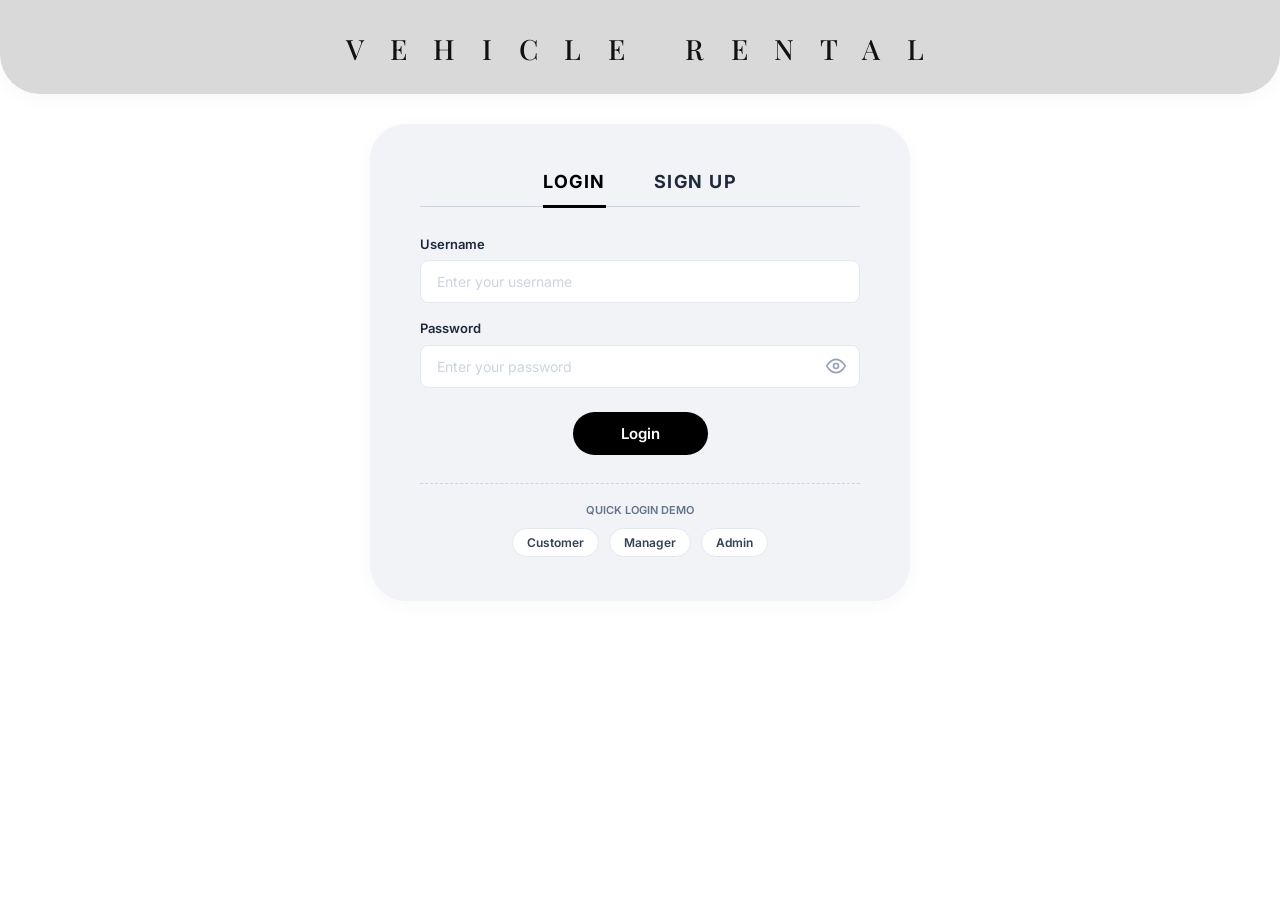
==== Source Code/frontend/index.html @ dbf9ef7d "update document" ====
<!DOCTYPE html>
<html lang="vi">
<head>
  <meta charset="UTF-8">
  <meta name="viewport" content="width=device-width, initial-scale=1.0">
  <title>Vehicle Rental - Login & Sign Up</title>
  <link rel="stylesheet" href="css/common.css">
  <link rel="stylesheet" href="css/auth.css">
</head>
<body>

  <header class="topBrandHeader">
    <h1 class="brandTitleText">V E H I C L E &nbsp; R E N T A L</h1>
  </header>


  <div class="mainContentWrapper">
    <div class="authContainerCard">

      <div class="authTabsNav">
        <div class="authTabItem active" id="tabLoginBtn" onclick="switchAuthTab('login')">LOGIN</div>
        <div class="authTabItem" id="tabRegisterBtn" onclick="switchAuthTab('register')">SIGN UP</div>
      </div>

      <div id="authAlert" class="alertBox alertDanger" style="display: none;"></div>

      <form id="loginForm" onsubmit="handleLogin(event)">
        <div class="formGroup">
          <label class="formLabel">Username</label>
          <div class="inputWrapper">
            <input type="text" id="loginUsername" class="formControl" placeholder="Enter your username" required autocomplete="username">
          </div>
        </div>

        <div class="formGroup">
          <label class="formLabel">Password</label>
          <div class="inputWrapper">
            <input type="password" id="loginPassword" class="formControl" placeholder="Enter your password" required autocomplete="current-password">
            <span class="passwordToggleIcon" onclick="togglePasswordVisibility('loginPassword', this)" title="Hiển thị/Ẩn mật khẩu">
              <svg width="20" height="20" viewBox="0 0 24 24" fill="none" stroke="currentColor" stroke-width="2" stroke-linecap="round" stroke-linejoin="round">
                <path d="M1 12s4-8 11-8 11 8 11 8-4 8-11 8-11-8-11-8z"></path>
                <circle cx="12" cy="12" r="3"></circle>
              </svg>
            </span>
          </div>
        </div>

        <button type="submit" class="authSubmitBtn">Login</button>
      </form>


      <form id="registerForm" onsubmit="handleRegister(event)" style="display: none;">
        <div class="formGroup">
          <label class="formLabel">Username</label>
          <div class="inputWrapper">
            <input type="text" id="regUsername" class="formControl" placeholder="Choose a username" required autocomplete="username">
          </div>
        </div>

        <div class="formGroup">
          <label class="formLabel">Password</label>
          <div class="inputWrapper">
            <input type="password" id="regPassword" class="formControl" placeholder="Create a password" required autocomplete="new-password">
            <span class="passwordToggleIcon" onclick="togglePasswordVisibility('regPassword', this)">
              <svg width="20" height="20" viewBox="0 0 24 24" fill="none" stroke="currentColor" stroke-width="2" stroke-linecap="round" stroke-linejoin="round">
                <path d="M1 12s4-8 11-8 11 8 11 8-4 8-11 8-11-8-11-8z"></path>
                <circle cx="12" cy="12" r="3"></circle>
              </svg>
            </span>
          </div>
        </div>

        <button type="submit" class="authSubmitBtn">Sign Up</button>
      </form>

      <div class="quickLoginDemo">
        <div class="quickLoginTitle">Quick Login Demo</div>
        <div class="quickLoginBtns">
          <button type="button" class="quickPillBtn" onclick="quickFill('customer1', 'customer123')">Customer</button>
          <button type="button" class="quickPillBtn" onclick="quickFill('manager1', 'manager123')">Manager</button>
          <button type="button" class="quickPillBtn" onclick="quickFill('admin', 'admin123')">Admin</button>
        </div>
      </div>
    </div>
  </div>

  <script src="js/api.js"></script>
  <script src="js/auth.js"></script>
  <script>
    function togglePasswordVisibility(inputId, iconEl) {
      const input = document.getElementById(inputId);
      if (input.type === 'password') {
        input.type = 'text';
        iconEl.innerHTML = `<svg width="20" height="20" viewBox="0 0 24 24" fill="none" stroke="currentColor" stroke-width="2" stroke-linecap="round" stroke-linejoin="round">
          <path d="M17.94 17.94A10.07 10.07 0 0 1 12 20c-7 0-11-8-11-8a18.45 18.45 0 0 1 5.06-5.94M9.9 4.24A9.12 9.12 0 0 1 12 4c7 0 11 8 11 8a18.5 18.5 0 0 1-2.16 3.19m-6.72-1.07a3 3 0 1 1-4.24-4.24"></path>
          <line x1="1" y1="1" x2="23" y2="23"></line>
        </svg>`;
      } else {
        input.type = 'password';
        iconEl.innerHTML = `<svg width="20" height="20" viewBox="0 0 24 24" fill="none" stroke="currentColor" stroke-width="2" stroke-linecap="round" stroke-linejoin="round">
          <path d="M1 12s4-8 11-8 11 8 11 8-4 8-11 8-11-8-11-8z"></path>
          <circle cx="12" cy="12" r="3"></circle>
        </svg>`;
      }
    }
  </script>
</body>
</html>
---- Source Code/frontend/css/common.css ----
@import url('https://fonts.googleapis.com/css2?family=Inter:wght@400;500;600;700&family=Playfair+Display:wght@500;600;700&display=swap');

:root {
  --primary: #2563eb;
  --primaryHover: #1d4ed8;
  --primaryLight: #eff6ff;
  --success: #10b981;
  --successHover: #059669;
  --warning: #f59e0b;
  --danger: #ef4444;
  --dangerHover: #dc2626;
  --purple: #8b5cf6;
  --dark: #0f172a;
  --grayDark: #334155;
  --gray: #64748b;
  --grayLight: #f1f5f9;
  --border: #e2e8f0;
  --white: #ffffff;
  --bgLight: #ffffff;
  --panelBg: #f1f3f7;
  --radius: 12px;
  --transition: all 0.2s ease;
}

* {
  box-sizing: border-box;
  margin: 0;
  padding: 0;
  font-family: 'Inter', -apple-system, BlinkMacSystemFont, "Segoe UI", Roboto, sans-serif;
}

body {
  background-color: var(--bgLight);
  color: var(--dark);
  line-height: 1.5;
  min-height: 100vh;
}

.topBrandHeader {
  background: #D9D9D9;
  border-bottom-left-radius: 40px;
  border-bottom-right-radius: 40px;
  padding: 28px 24px 24px 24px;
  text-align: center;
  box-shadow: 0 4px 20px rgba(0, 0, 0, 0.03);
  width: 100%;
  position: relative;
}

.brandTitleText {
  font-family: 'Playfair Display', 'Times New Roman', Georgia, serif;
  font-size: 28px;
  font-weight: 500;
  letter-spacing: 0.35em;
  color: #111111;
  margin: 0;
  text-transform: uppercase;
}

.topToolbarRow {
  max-width: 100%;
  margin: 0;
  padding: 12px 24px;
  display: flex;
  justify-content: flex-end;
  align-items: center;
}

.topUserPill {
  background: var(--white);
  border-radius: 9999px;
  padding: 6px 14px;
  display: inline-flex;
  align-items: center;
  gap: 12px;
  box-shadow: 0 1px 4px rgba(0,0,0,0.05);
  border: 1px solid var(--border);
}

.userAvatarCircle {
  width: 32px;
  height: 32px;
  border-radius: 50%;
  background: #a855f7;
  color: var(--white);
  display: flex;
  align-items: center;
  justify-content: center;
  font-size: 14px;
  font-weight: 600;
  cursor: default;
}

.userDisplayName {
  font-size: 13px;
  font-weight: 600;
  color: var(--dark);
}

.userRoleBadge {
  font-size: 11px;
  padding: 2px 8px;
  border-radius: 9999px;
  background: #e0e7ff;
  color: #4338ca;
  font-weight: 600;
}

.iconBtn {
  background: transparent;
  border: none;
  cursor: pointer;
  display: inline-flex;
  align-items: center;
  justify-content: center;
  color: var(--gray);
  font-size: 18px;
  padding: 4px;
  border-radius: 50%;
  transition: var(--transition);
  position: relative;
}

.iconBtn:hover {
  color: var(--dark);
}

.notifBadgeCount {
  position: absolute;
  top: -2px;
  right: -2px;
  background: var(--danger);
  color: var(--white);
  font-size: 10px;
  font-weight: 700;
  width: 16px;
  height: 16px;
  border-radius: 50%;
  display: flex;
  align-items: center;
  justify-content: center;
}

.mainContentWrapper {
  max-width: 100%;
  margin: 0 ;
  padding: 0;
}

.mainContentCard {
  background: #D9D9D9;
  border-radius: 36px 36px 0 0;
  padding: 32px 36px 60px 36px;
  min-height: calc(100vh - 140px);
  box-shadow: 0 4px 20px rgba(0, 0, 0, 0.02);
}

.navTabsRow {
  display: flex;
  gap: 28px;
  border-bottom: 1px solid var(--border);
  padding-bottom: 0;
  margin-bottom: 22px;
  overflow-x: auto;
}

.navTabItem {
  font-size: 14px;
  font-weight: 500;
  color: var(--gray);
  padding-bottom: 12px;
  cursor: pointer;
  display: inline-flex;
  align-items: center;
  gap: 8px;
  border-bottom: 2px solid transparent;
  margin-bottom: -1px;
  white-space: nowrap;
  transition: var(--transition);
}

.navTabItem.active {
  color: var(--primary);
  font-weight: 600;
  border-bottom-color: var(--primary);
}

.navTabItem:hover {
  color: var(--dark);
}

.contentTableCard {
  background: var(--white);
  border-radius: 16px;
  padding: 24px;
  box-shadow: 0 1px 4px rgba(0,0,0,0.04);
  border: 1px solid #f1f5f9;
}

.cardHeaderRow {
  display: flex;
  justify-content: space-between;
  align-items: center;
  margin-bottom: 20px;
}

.cardHeaderTitle {
  font-size: 16px;
  font-weight: 700;
  color: var(--dark);
}

.realtimeBadge {
  background: #dcfce7;
  color: #15803d;
  border-radius: 9999px;
  padding: 4px 12px;
  font-size: 11px;
  font-weight: 600;
}

.tableResponsive {
  overflow-x: auto;
}

.appTable {
  width: 100%;
  border-collapse: collapse;
  text-align: left;
}

.appTable th {
  font-size: 11px;
  font-weight: 600;
  color: var(--gray);
  text-transform: uppercase;
  letter-spacing: 0.5px;
  padding: 12px 14px;
  border-bottom: 1px solid var(--border);
  white-space: nowrap;
}

.appTable td {
  font-size: 13px;
  padding: 14px;
  border-bottom: 1px solid #f1f5f9;
  color: var(--grayDark);
  vertical-align: middle;
}

.appTable tr:hover td {
  background: #fbfcfe;
}

.licensePlatePill {
  background: #f8fafc;
  border: 1px solid var(--border);
  border-radius: 6px;
  padding: 2px 8px;
  font-size: 11px;
  color: var(--gray);
  font-family: monospace;
  display: inline-block;
  width: fit-content;
}

.formGroup {
  margin-bottom: 16px;
}

.formLabel {
  display: block;
  font-size: 13px;
  font-weight: 600;
  color: #1e293b;
  margin-bottom: 6px;
}

.formControl {
  width: 100%;
  padding: 12px 16px;
  background: var(--white);
  border: 1px solid var(--border);
  border-radius: 8px;
  font-size: 14px;
  color: var(--dark);
  transition: var(--transition);
  outline: none;
}

.formControl:focus {
  border-color: #94a3b8;
  box-shadow: 0 0 0 2px rgba(148, 163, 184, 0.2);
}

.formControl::placeholder {
  color: #cbd5e1;
}

.btn {
  display: inline-flex;
  align-items: center;
  justify-content: center;
  gap: 0.5rem;
  padding: 0.5rem 1rem;
  border-radius: 8px;
  font-weight: 600;
  font-size: 0.85rem;
  cursor: pointer;
  border: none;
  transition: var(--transition);
  text-decoration: none;
}

.btnPrimary {
  background: var(--primary);
  color: var(--white);
}

.btnPrimary:hover {
  background: var(--primaryHover);
}

.btnSuccess {
  background: var(--success);
  color: var(--white);
}

.btnSuccess:hover {
  background: var(--successHover);
}

.btnDanger {
  background: var(--danger);
  color: var(--white);
}

.btnDanger:hover {
  background: var(--dangerHover);
}

.btnSecondary {
  background: var(--grayLight);
  color: var(--grayDark);
  border: 1px solid var(--border);
}

.btnSecondary:hover {
  background: #e2e8f0;
}

.btnOutline {
  background: transparent;
  color: var(--primary);
  border: 1px solid var(--primary);
}

.btnOutline:hover {
  background: var(--primaryLight);
}

.btnSm {
  padding: 0.35rem 0.75rem;
  font-size: 0.8rem;
}

.btnApprove {
  background: var(--success);
  color: var(--white);
  border-radius: 8px;
  padding: 8px 18px;
  font-size: 12px;
  font-weight: 600;
  border: none;
  cursor: pointer;
  transition: var(--transition);
}

.btnApprove:hover {
  background: var(--successHover);
}

.btnReject {
  background: var(--danger);
  color: var(--white);
  border-radius: 8px;
  padding: 8px 18px;
  font-size: 12px;
  font-weight: 600;
  border: none;
  cursor: pointer;
  transition: var(--transition);
}

.btnReject:hover {
  background: var(--dangerHover);
}

.statusBadge {
  padding: 3px 10px;
  border-radius: 9999px;
  font-size: 11px;
  font-weight: 600;
  display: inline-block;
  white-space: nowrap;
}

.statusApproved {
  background: #dcfce7;
  color: #15803d;
}

.statusPending {
  background: #fef3c7;
  color: #b45309;
}

.statusRejected {
  background: #fee2e2;
  color: #b91c1c;
}

.statusCompleted {
  background: #e0e7ff;
  color: #4338ca;
}

.vehicleTypeTag {
  border-radius: 6px;
  padding: 3px 8px;
  font-size: 11px;
  font-weight: 700;
  display: inline-flex;
  align-items: center;
  gap: 4px;
  text-transform: uppercase;
}

.tagCar {
  background: #e0e7ff;
  color: #4338ca;
}

.tagMoto {
  background: #ffedd5;
  color: #c2410c;
}

.alertBox {
  padding: 12px 16px;
  border-radius: 8px;
  font-size: 13px;
  margin-bottom: 16px;
  display: flex;
  align-items: center;
  gap: 8px;
}

.alertDanger {
  background: #fef2f2;
  color: #991b1b;
  border: 1px solid #fecaca;
}

.alertSuccess {
  background: #f0fdf4;
  color: #166534;
  border: 1px solid #bbf7d0;
}

.modalOverlay {
  position: fixed;
  inset: 0;
  background: rgba(15, 23, 42, 0.45);
  backdrop-filter: blur(3px);
  display: none;
  align-items: center;
  justify-content: center;
  z-index: 1000;
  padding: 1rem;
  overflow-y: auto;
}

.modalOverlay.active {
  display: flex;
}

.modalBox {
  background: var(--white);
  border-radius: 20px;
  width: 100%;
  max-width: 520px;
  box-shadow: 0 25px 50px -12px rgba(0, 0, 0, 0.25);
  display: flex;
  flex-direction: column;
  max-height: 90vh;
  margin: auto;
  overflow: hidden;
  animation: modalSlideIn 0.25s ease-out;
}

@keyframes modalSlideIn {
  from {
    transform: translateY(20px);
    opacity: 0;
  }
  to {
    transform: translateY(0);
    opacity: 1;
  }
}

.modalHeader {
  padding: 18px 24px;
  border-bottom: 1px solid var(--border);
  display: flex;
  justify-content: space-between;
  align-items: center;
  flex-shrink: 0;
}

.modalTitle {
  font-size: 17px;
  font-weight: 700;
  color: var(--dark);
}

.modalCloseBtn {
  background: #f1f5f9;
  border: none;
  font-size: 13px;
  font-weight: 600;
  cursor: pointer;
  color: var(--gray);
  padding: 6px 12px;
  border-radius: 6px;
  transition: var(--transition);
}

.modalCloseBtn:hover {
  background: #e2e8f0;
  color: var(--dark);
}

.modalBody {
  padding: 24px;
  overflow-y: auto;
  flex: 1 1 auto;
}

.modalFooter {
  padding: 16px 24px;
  border-top: 1px solid var(--border);
  display: flex;
  justify-content: flex-end;
  gap: 12px;
  background: #f8fafc;
  flex-shrink: 0;
}
@media (max-width: 640px) {
  .topBrandHeader {
    padding: 20px 16px;
  }
  .brandTitleText {
    font-size: 20px;
    letter-spacing: 0.2em;
  }
  .mainContentCard {
    padding: 20px 16px;
  }
}
---- Source Code/frontend/css/auth.css ----
.authContainerCard {
  background: var(--panelBg);
  border-radius: 36px;
  padding: 44px 50px;
  width: 100%;
  max-width: 540px;
  margin: 30px auto;
  box-shadow: 0 4px 20px rgba(0, 0, 0, 0.03);
}

.authTabsNav {
  display: flex;
  justify-content: center;
  border-bottom: 1.5px solid #cbd5e1;
  margin-bottom: 28px;
  gap: 48px;
}

.authTabItem {
  font-size: 18px;
  font-weight: 700;
  letter-spacing: 1.5px;
  color: #1e293b;
  padding-bottom: 10px;
  cursor: pointer;
  position: relative;
  border-bottom: 3.5px solid transparent;
  margin-bottom: -2.5px;
  transition: var(--transition);
  text-transform: uppercase;
}

.authTabItem.active {
  color: #000000;
  border-bottom-color: #000000;
}

.inputWrapper {
  position: relative;
  display: flex;
  align-items: center;
}

.passwordToggleIcon {
  position: absolute;
  right: 14px;
  cursor: pointer;
  color: #94a3b8;
  display: flex;
  align-items: center;
  justify-content: center;
  user-select: none;
  font-size: 16px;
}

.passwordToggleIcon:hover {
  color: #475569;
}

.authSubmitBtn {
  background: #000000;
  color: var(--white);
  border-radius: 9999px;
  padding: 12px 48px;
  font-size: 15px;
  font-weight: 600;
  border: none;
  cursor: pointer;
  margin: 24px auto 0 auto;
  display: block;
  transition: opacity 0.2s;
}

.authSubmitBtn:hover {
  opacity: 0.88;
}

.quickLoginDemo {
  margin-top: 28px;
  padding-top: 18px;
  border-top: 1px dashed #cbd5e1;
  text-align: center;
}

.quickLoginTitle {
  font-size: 11px;
  text-transform: uppercase;
  font-weight: 600;
  color: var(--gray);
  margin-bottom: 10px;
}

.quickLoginBtns {
  display: flex;
  justify-content: center;
  gap: 10px;
}

.quickPillBtn {
  background: var(--white);
  border: 1px solid var(--border);
  border-radius: 9999px;
  padding: 6px 14px;
  font-size: 12px;
  font-weight: 600;
  color: var(--grayDark);
  cursor: pointer;
  transition: var(--transition);
}

.quickPillBtn:hover {
  border-color: #94a3b8;
  background: #f8fafc;
}

@media (max-width: 640px) {
  .authContainerCard {
    padding: 28px 20px;
  }
}
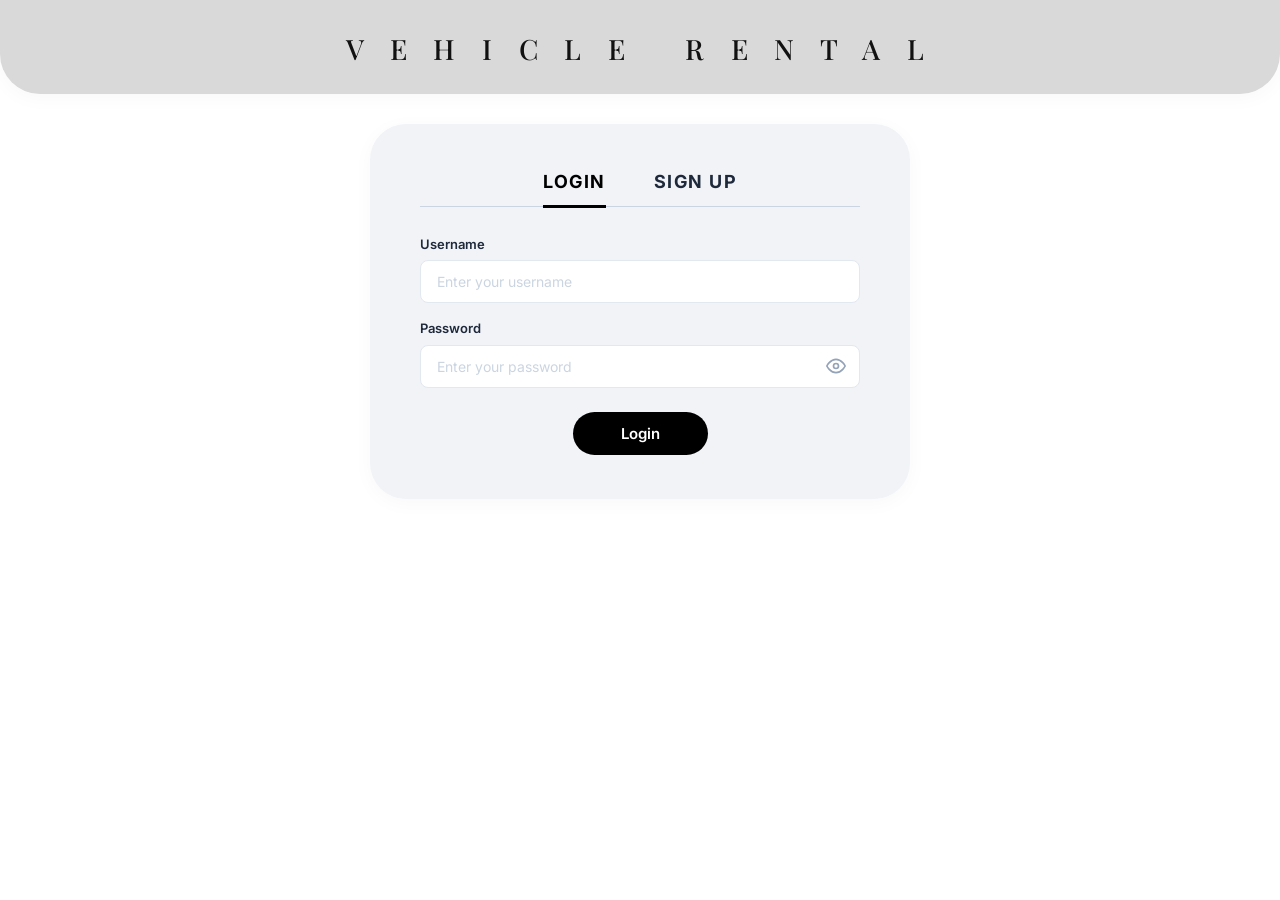
==== commit 90166186: "update frontend" ====
--- a/Source Code/frontend/index.html
+++ b/Source Code/frontend/index.html
@@ -72,15 +72,6 @@
 
         <button type="submit" class="authSubmitBtn">Sign Up</button>
       </form>
-
-      <div class="quickLoginDemo">
-        <div class="quickLoginTitle">Quick Login Demo</div>
-        <div class="quickLoginBtns">
-          <button type="button" class="quickPillBtn" onclick="quickFill('customer1', 'customer123')">Customer</button>
-          <button type="button" class="quickPillBtn" onclick="quickFill('manager1', 'manager123')">Manager</button>
-          <button type="button" class="quickPillBtn" onclick="quickFill('admin', 'admin123')">Admin</button>
-        </div>
-      </div>
     </div>
   </div>
 
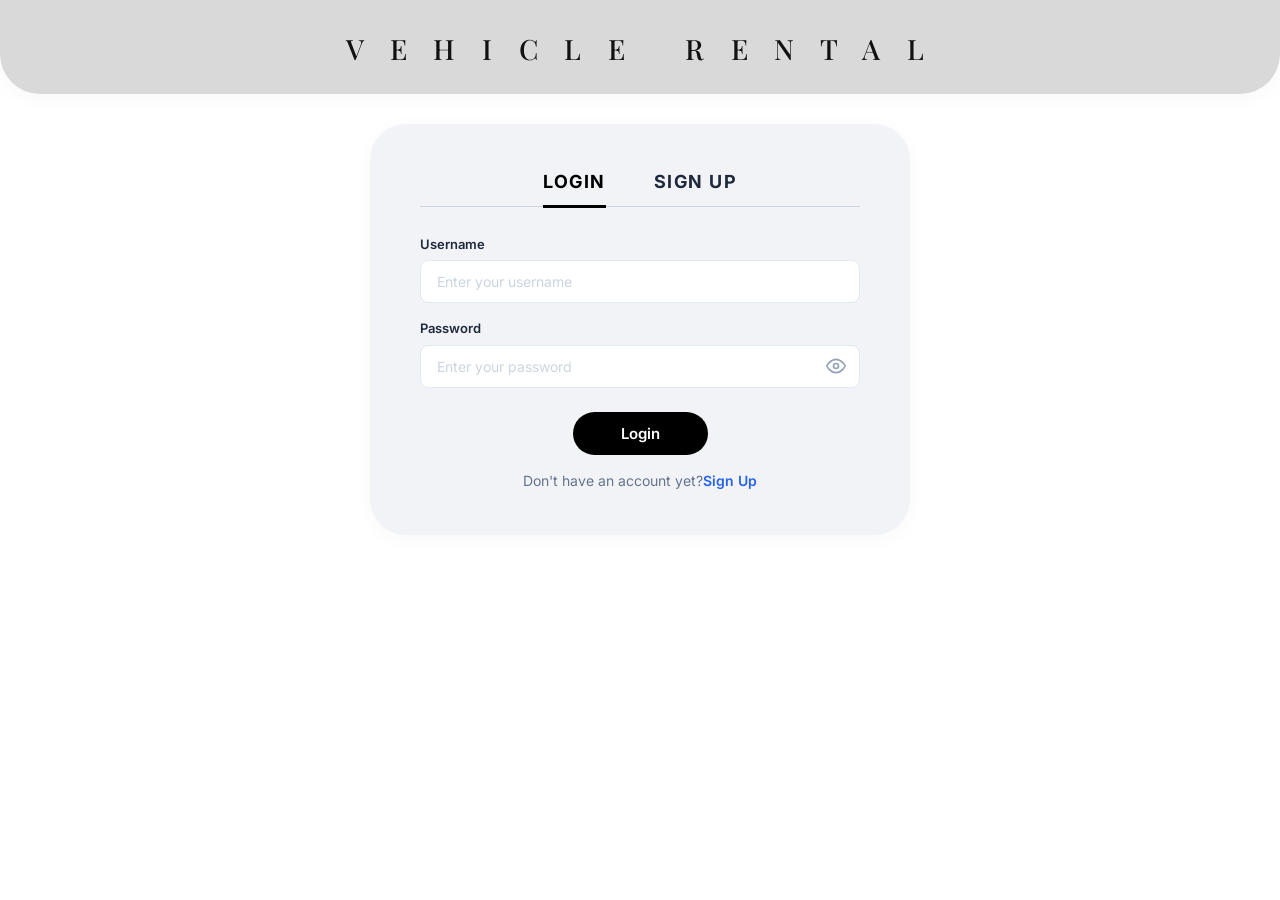
==== commit a42a65c1: "update frontend" ====
--- a/Source Code/frontend/index.html
+++ b/Source Code/frontend/index.html
@@ -46,6 +46,9 @@
         </div>
 
         <button type="submit" class="authSubmitBtn">Login</button>
+        <p style="text-align: center; margin-top: 15px; font-size: 14px; color: #64748b;">
+          Don't have an account yet?<a href="javascript:void(0)" onclick="switchAuthTab('register')" style="color: #2563eb; font-weight: 600; text-decoration: none;">Sign Up </a>
+        </p>
       </form>
 
 
@@ -71,6 +74,9 @@
         </div>
 
         <button type="submit" class="authSubmitBtn">Sign Up</button>
+        <p style="text-align: center; margin-top: 15px; font-size: 14px; color: #64748b;">
+          Already have an account?<a href="javascript:void(0)" onclick="switchAuthTab('login')" style="color: #2563eb; font-weight: 600; text-decoration: none;">Login</a>
+        </p>
       </form>
     </div>
   </div>
